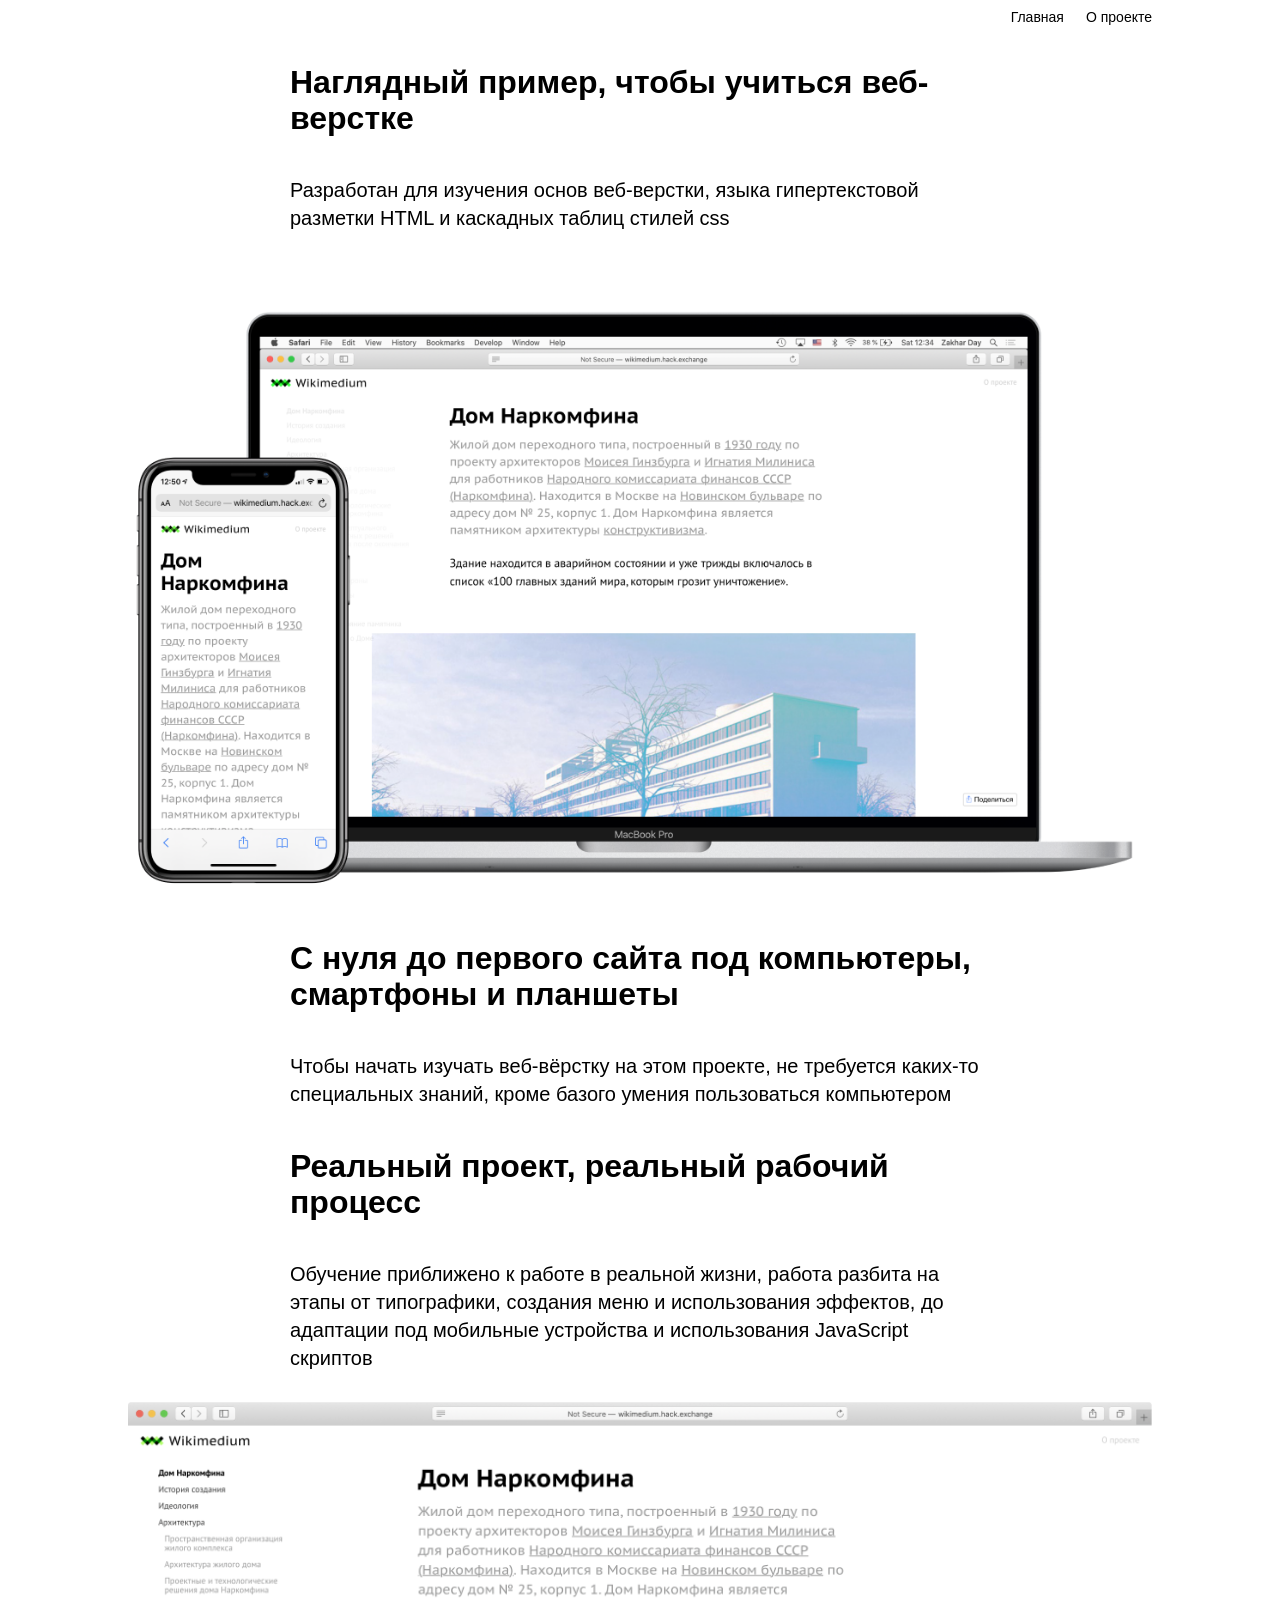
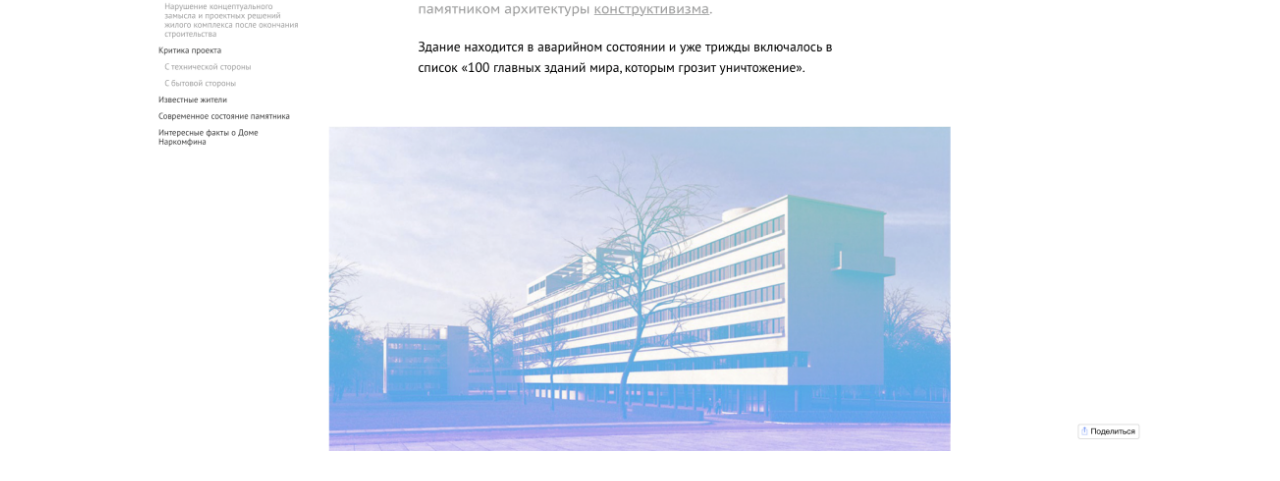
==== about.html @ d3713f92 "стилизация меню и структура первых трех экранов about" ====
<!doctype html>
<html lang="ru">
  <head>
    <meta charset="UTF-8" />
    <meta name="viewport" content="width=device-width, initial-scale=1.0" />
    <title>О проекте</title>
    <link rel="stylesheet" href="stylesheets/style.css" />
  </head>
  <body>
    <nav class="menubar">
      <a href="index.html">Главная</a>
      <a href="about.html"> О проекте</a>
    </nav>

    <main class="about">
      <section>
        <div>
          <h2>Наглядный пример, чтобы учиться веб-верстке</h2>
          <p>
            Разработан для изучения основ веб-верстки, языка гипертекстовой
            разметки HTML и каскадных таблиц стилей css
          </p>
        </div>
      </section>
      <section>
        <img src="images/about1.png" alt="" />

        <div>
          <h2>С нуля до первого сайта под компьютеры, смартфоны и планшеты</h2>
          <p>
            Чтобы начать изучать веб-вёрстку на этом проекте, не требуется
            каких-то специальных знаний, кроме базого умения пользоваться
            компьютером
          </p>
        </div>
      </section>

      <section>
        <div>
          <h2>Реальный проект, реальный рабочий процесс</h2>
          <p>
            Обучение приближено к работе в реальной жизни, работа разбита на
            этапы от типографики, создания меню и использования эффектов, до
            адаптации под мобильные устройства и использования JavaScript
            скриптов
          </p>
        </div>
        <div></div>
        <img src="images/about3.png" alt="" />
      </section>
    </main>
  </body>
</html>
---- stylesheets/style.css ----
@import "reset.css";
@import "layout.css";
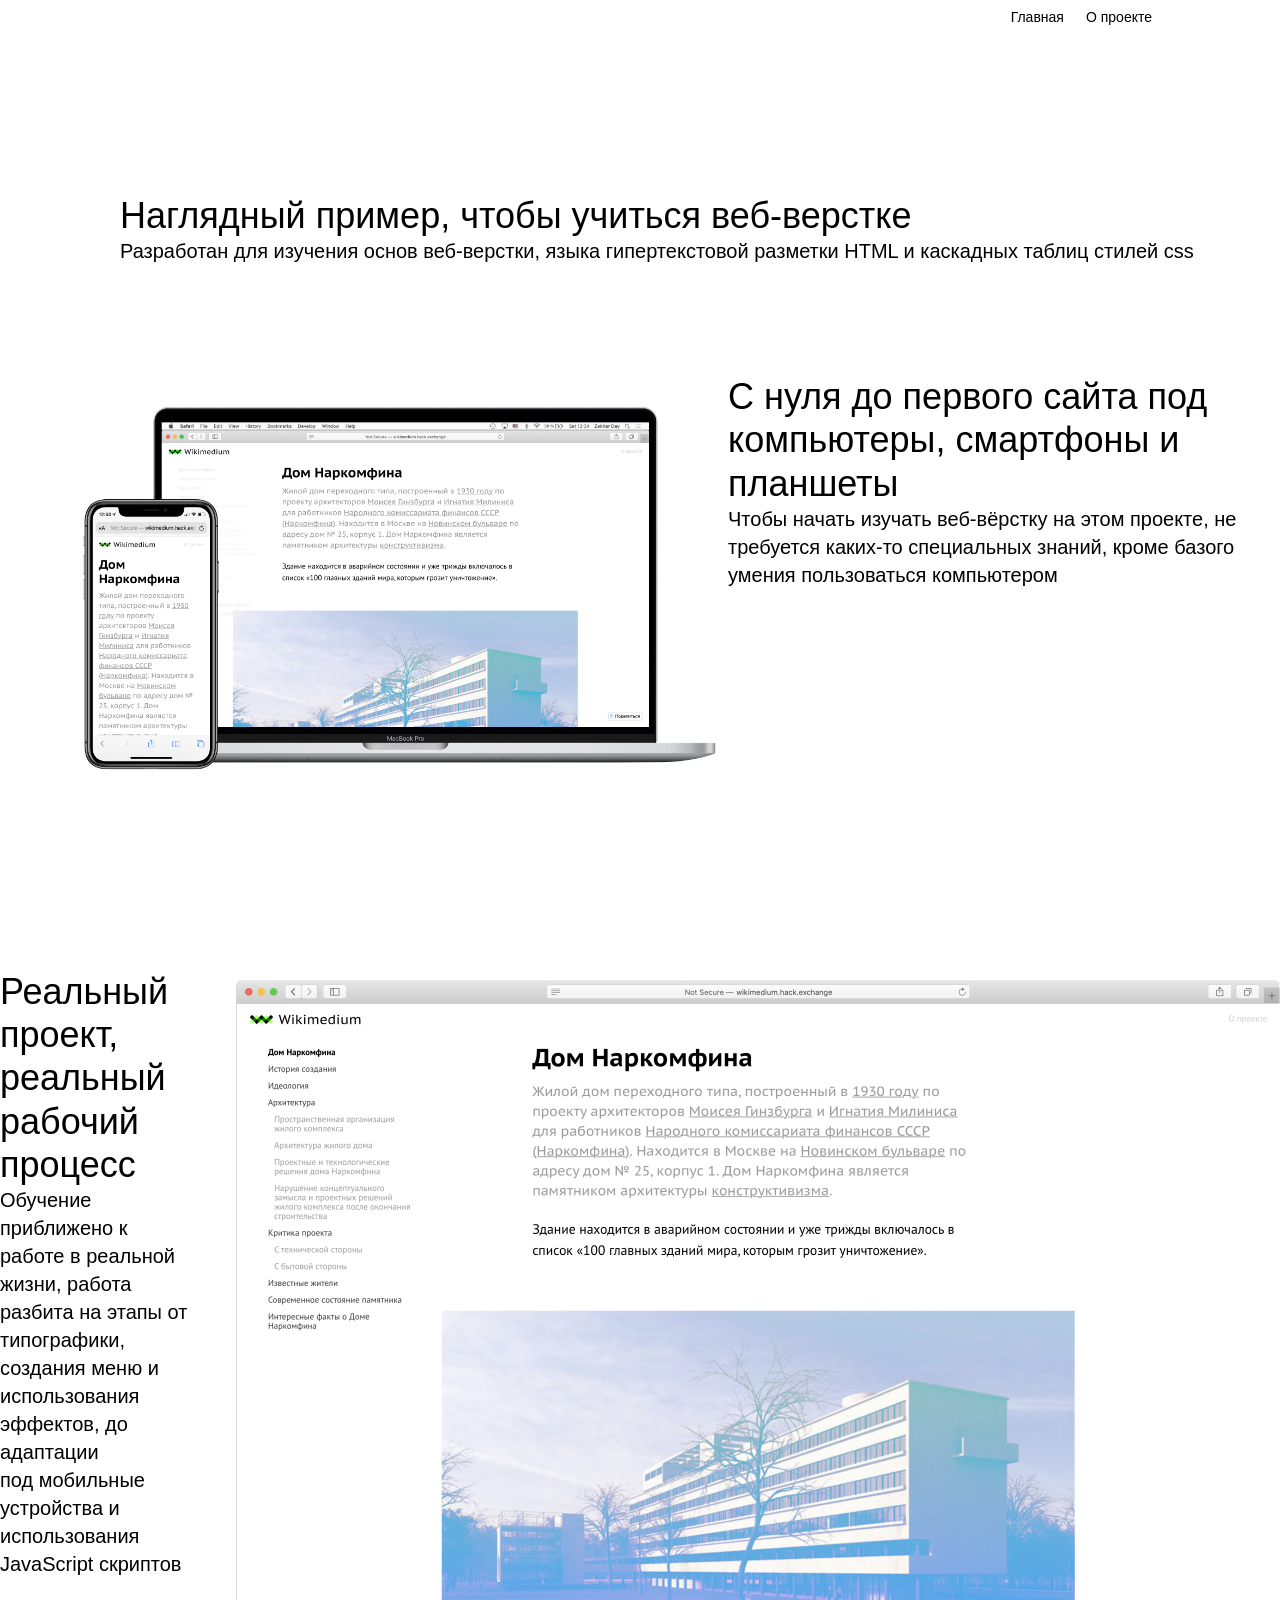
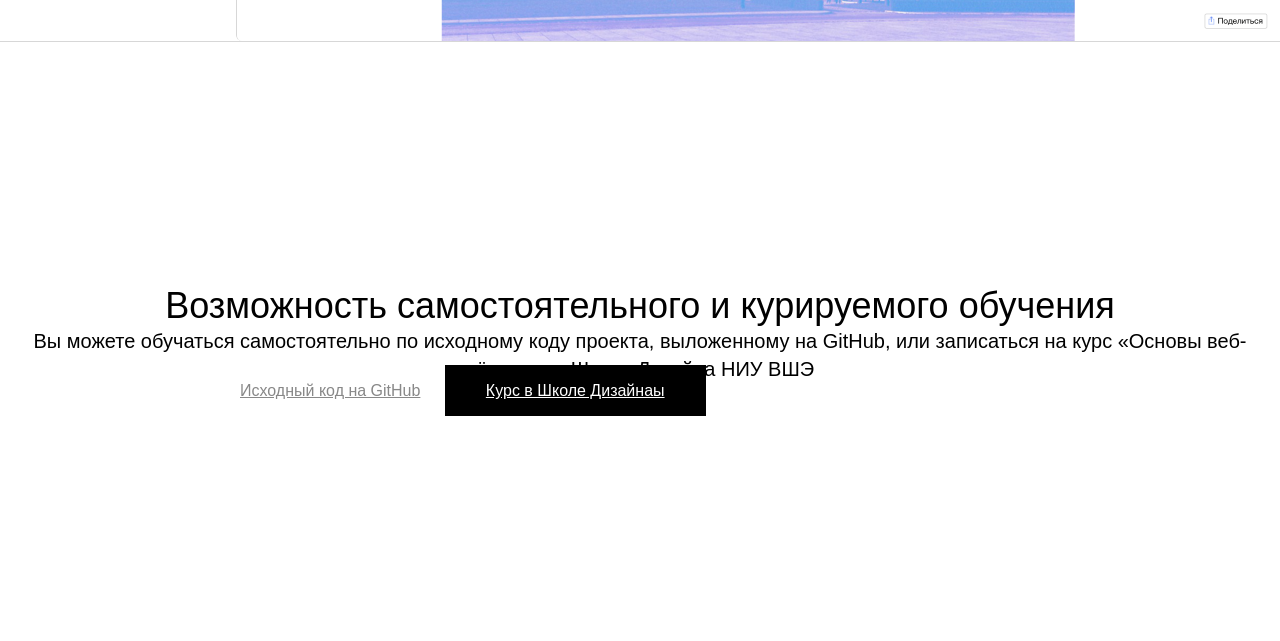
==== commit 1a37e0e5: "верстка и стилизация 4-ой секции about.html" ====
--- a/about.html
+++ b/about.html
@@ -6,23 +6,23 @@
     <title>О проекте</title>
     <link rel="stylesheet" href="stylesheets/style.css" />
   </head>
-  <body>
+  <body class="about">
     <nav class="menubar">
       <a href="index.html">Главная</a>
       <a href="about.html"> О проекте</a>
     </nav>
 
     <main class="about">
-      <section>
+      <section class="section-1">
         <div>
-          <h2>Наглядный пример, чтобы учиться веб-верстке</h2>
+          <h2>Наглядный пример, чтобы&nbsp;учиться веб-верстке</h2>
           <p>
             Разработан для изучения основ веб-верстки, языка гипертекстовой
-            разметки HTML и каскадных таблиц стилей css
+            разметки HTML и&nbsp;каскадных таблиц стилей css
           </p>
         </div>
       </section>
-      <section>
+      <section class="section-2">
         <img src="images/about1.png" alt="" />
 
         <div>
@@ -35,19 +35,40 @@
         </div>
       </section>
 
-      <section>
+      <section class="section-3">
         <div>
           <h2>Реальный проект, реальный рабочий процесс</h2>
           <p>
             Обучение приближено к работе в реальной жизни, работа разбита на
             этапы от типографики, создания меню и использования эффектов, до
-            адаптации под мобильные устройства и использования JavaScript
-            скриптов
+            адаптации под&nbsp;мобильные устройства и использования
+            JavaScript&nbsp;скриптов
           </p>
         </div>
         <div></div>
         <img src="images/about3.png" alt="" />
       </section>
+
+      <section class="section-4">
+        <h2>Возможность самостоятельного и курируемого обучения</h2>
+        <div>
+          <p>
+            Вы можете обучаться самостоятельно по исходному коду проекта,
+            выложенному на GitHub, или записаться на курс «Основы веб-вёрстки» в
+            Школе Дизайна НИУ ВШЭ
+          </p>
+        </div>
+
+        <div class="about-links">
+        <a
+        href="https://github.com/annkomkova/b26ds09"
+        class="about-links light"
+        >Исходный код на GitHub</a>
+        <a
+        href="https://design.hse.ru/ba/design/programming"
+        class="about-links dark"
+        >Курс в Школе Дизайнаы</a>
+      </section>
     </main>
   </body>
 </html>
